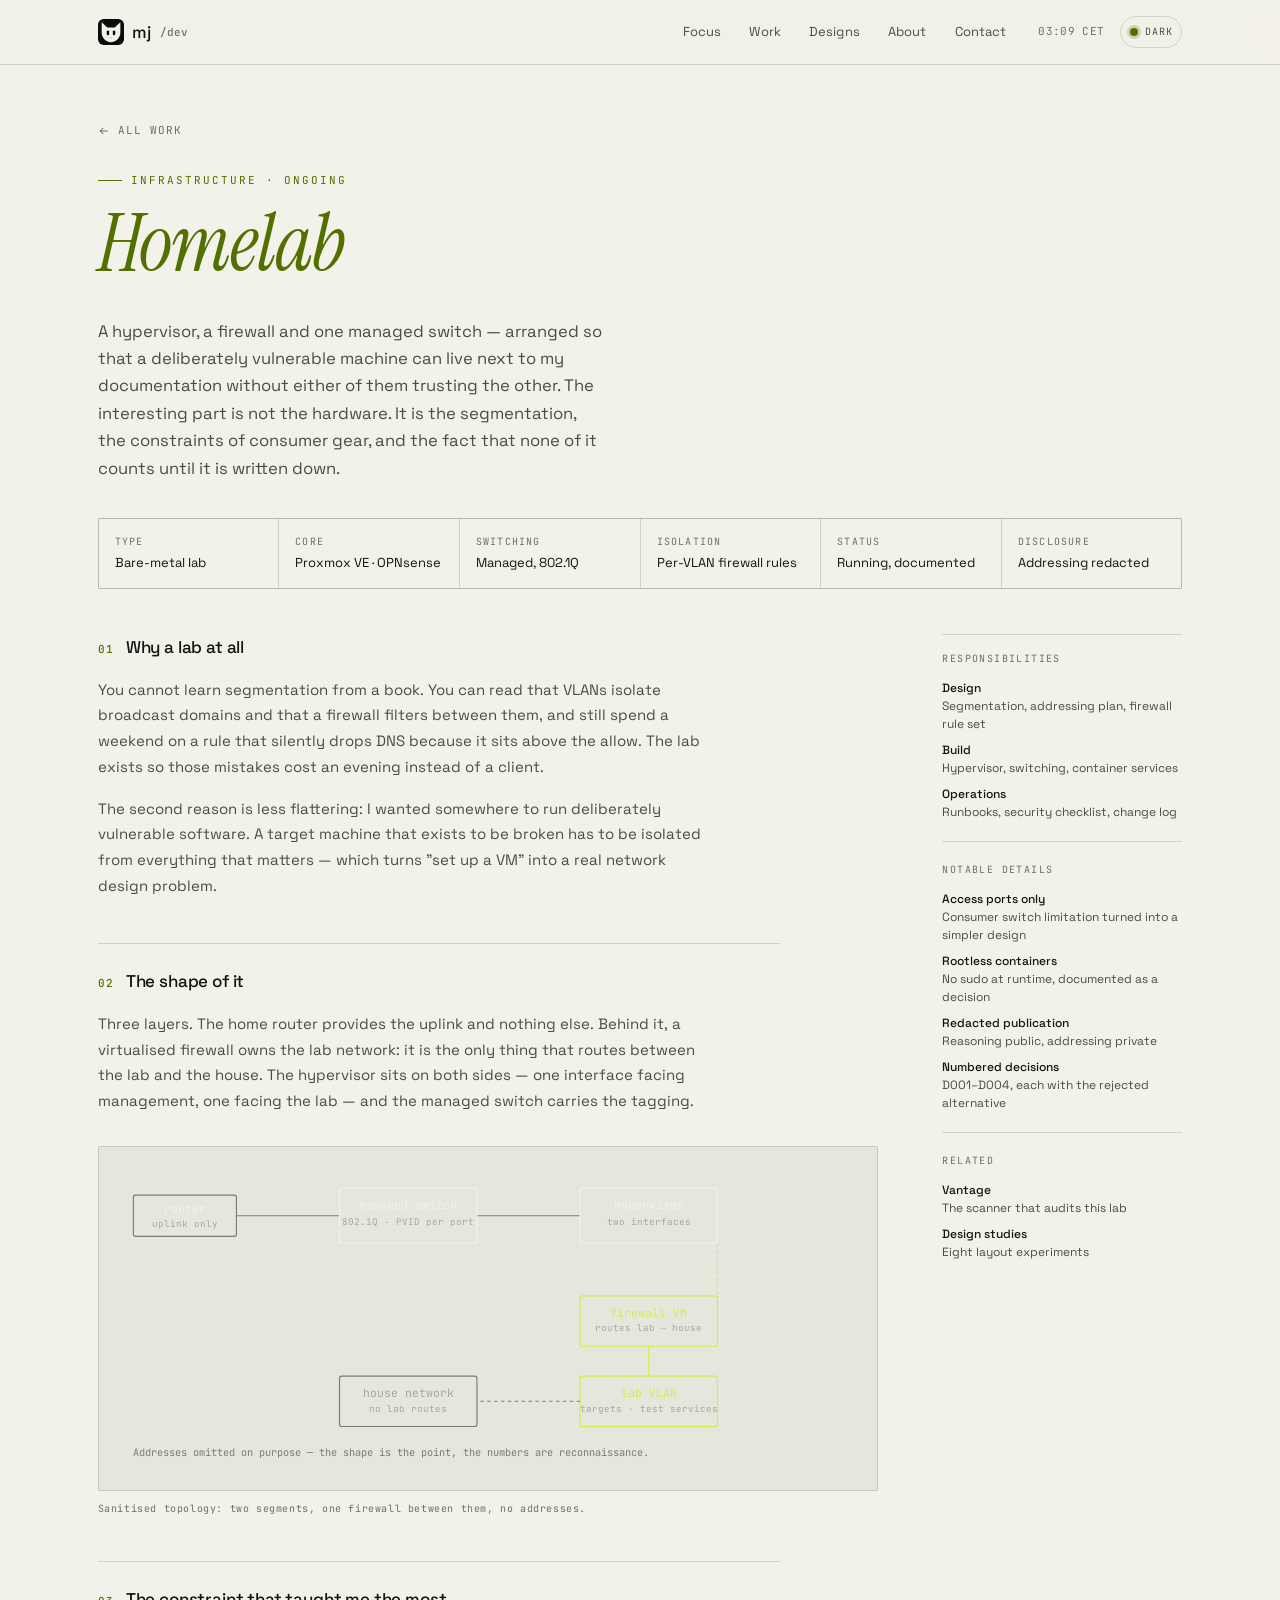
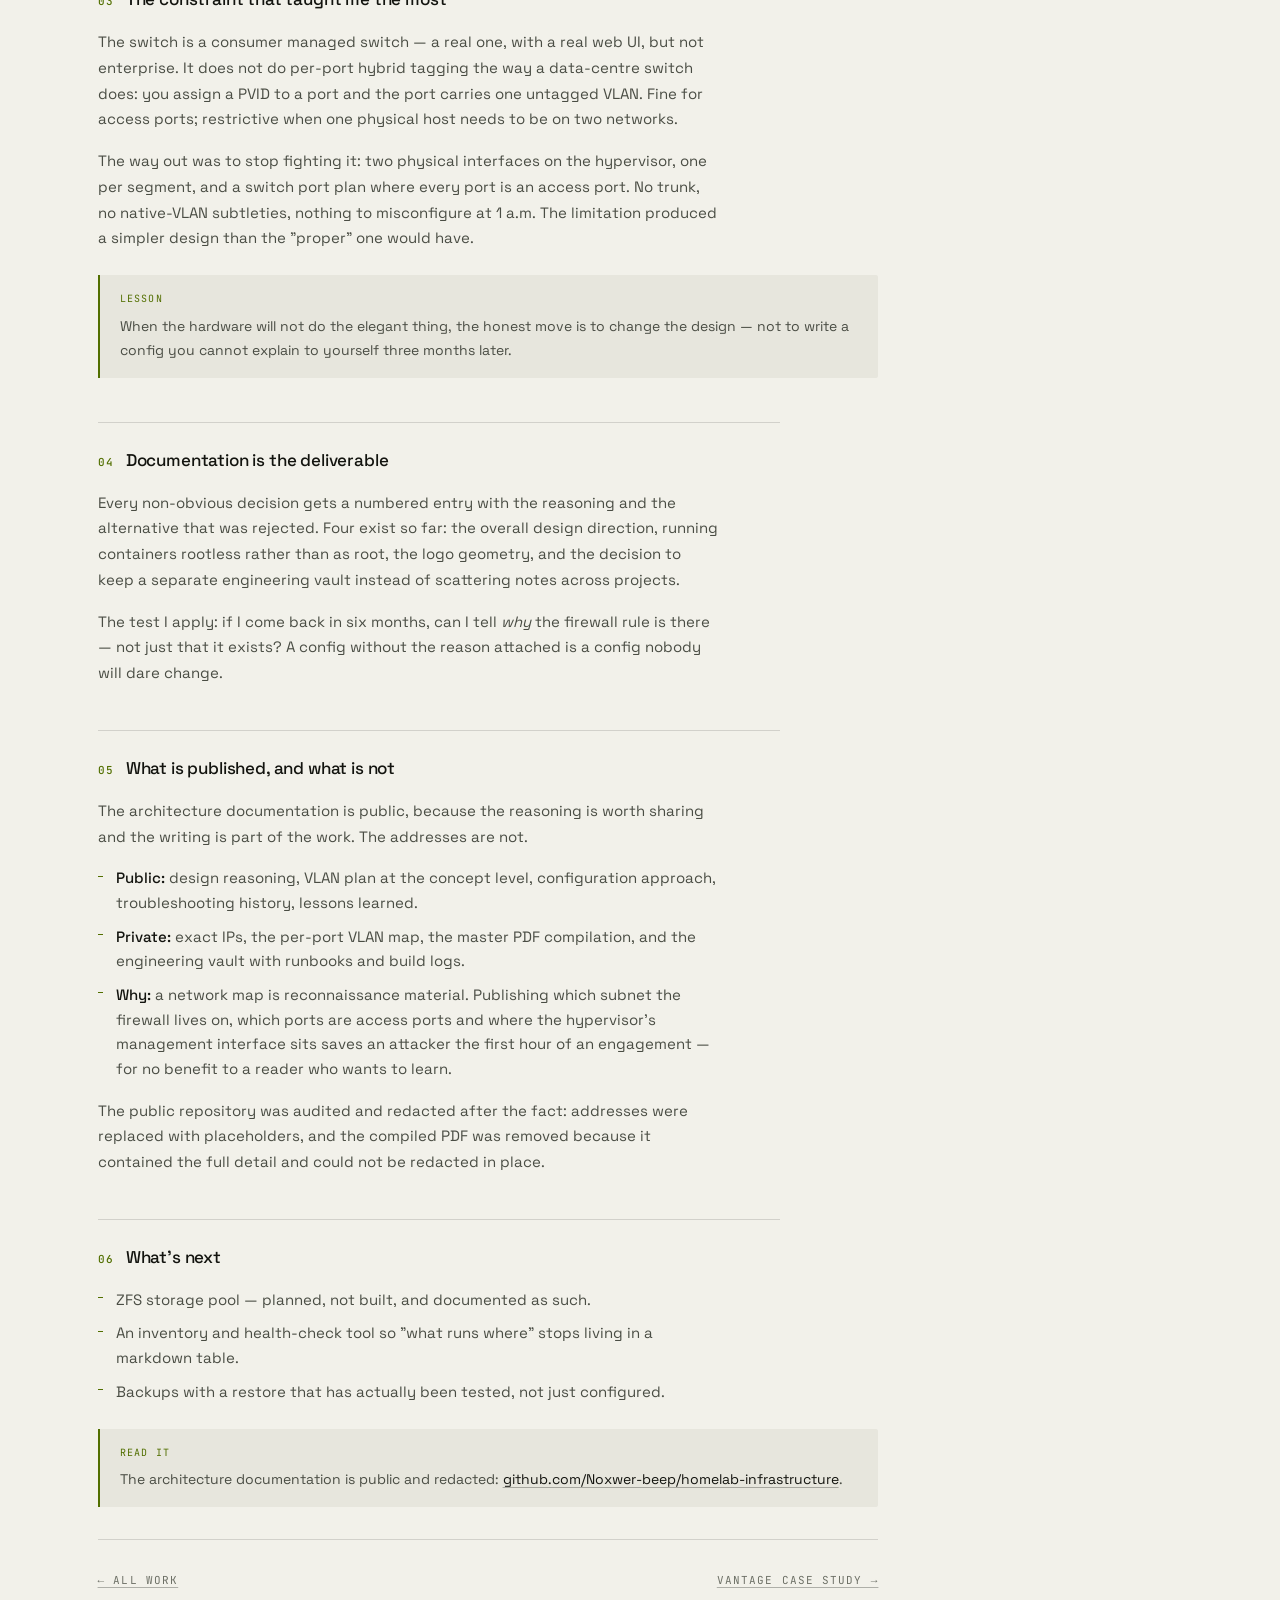
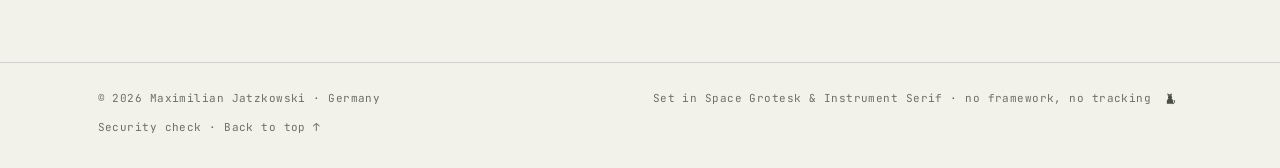
==== homelab.html @ b7dfb8c4 "Add homelab case study and the design gallery - homelab.html: architecture reasoning, the switch con" ====
<!doctype html>
<html lang="en" data-theme="dark">
<head>
<meta charset="utf-8">
<meta name="viewport" content="width=device-width, initial-scale=1">
<title>Homelab — infrastructure you can explain | Maximilian Jatzkowski</title>
<meta name="description" content="A homelab built around a hypervisor, a firewall and a managed switch: VLAN segmentation, the port-map constraints of consumer hardware, and documentation treated as the deliverable.">
<meta name="theme-color" content="#0a0b0c">

<meta property="og:type" content="article">
<meta property="og:title" content="Homelab — infrastructure you can explain">
<meta property="og:description" content="VLAN segmentation on consumer hardware, documented while it is built.">

<link rel="icon" href="assets/favicon.svg" type="image/svg+xml">
<script src="js/head.js"></script>
<link rel="stylesheet" href="css/fonts.css">
<link rel="stylesheet" href="css/styles.css">
<link rel="stylesheet" href="css/project.css">
</head>
<body>
<a class="skip-link" href="#main">Skip to content</a>

<header class="site-head">
  <div class="wrap head-inner">
    <a class="brand" href="index.html" aria-label="Maximilian Jatzkowski — home">
      <svg class="brand-mark" viewBox="0 0 64 64" aria-hidden="true" focusable="false">
        <rect width="64" height="64" rx="14" fill="#0a0b0c"/>
        <path d="M9 8 L23 21 H41 L55 8 V34 C55 46 45 57 32 57 C19 57 9 46 9 34 Z" fill="#f1f2ed" mask="url(#mj-eyes)"/>
        <mask id="mj-eyes" maskUnits="userSpaceOnUse" x="0" y="0" width="64" height="64">
          <rect width="64" height="64" fill="#fff"/>
          <rect x="21.5" y="28" width="6" height="12" rx="3" fill="#000"/>
          <rect x="36.5" y="28" width="6" height="12" rx="3" fill="#000"/>
        </mask>
        <path d="M28.2 44 H35.8 L32 49.4 Z" fill="#c9f24d"/>
      </svg>
      <span class="brand-name">mj</span>
      <span class="brand-tag">/dev</span>
    </a>

    <nav class="nav" aria-label="Primary">
      <a href="index.html#focus">Focus</a>
      <a href="index.html#work">Work</a>
      <a href="index.html#designs">Designs</a>
      <a href="index.html#about">About</a>
      <a href="index.html#contact">Contact</a>
    </nav>

    <div class="head-meta">
      <span class="clock" id="clock" aria-label="Local time in Germany">—:—</span>
      <button class="theme-toggle" id="theme-toggle" type="button" aria-pressed="false" aria-label="Switch to light theme">
        <span class="theme-icon" aria-hidden="true"></span>
        <span class="theme-label">Light</span>
      </button>
    </div>
  </div>
</header>

<main id="main">
  <section class="pj-hero">
    <div class="wrap">
      <a class="crumb" href="index.html#work">
        <svg viewBox="0 0 16 16" aria-hidden="true"><path d="M13 8H3M7 4L3 8l4 4" fill="none" stroke="currentColor" stroke-width="1.4"/></svg>
        All work
      </a>

      <p class="pj-kicker">Infrastructure · ongoing</p>

      <h1 class="display"><em>Homelab</em></h1>

      <p class="lead">
        A hypervisor, a firewall and one managed switch — arranged so that a
        deliberately vulnerable machine can live next to my documentation without
        either of them trusting the other. The interesting part is not the hardware.
        It is the segmentation, the constraints of consumer gear, and the fact that
        none of it counts until it is written down.
      </p>
    </div>
  </section>

  <div class="wrap">
    <dl class="pj-meta">
      <div><dt>Type</dt><dd>Bare-metal lab</dd></div>
      <div><dt>Core</dt><dd>Proxmox VE · OPNsense</dd></div>
      <div><dt>Switching</dt><dd>Managed, 802.1Q</dd></div>
      <div><dt>Isolation</dt><dd>Per-VLAN firewall rules</dd></div>
      <div><dt>Status</dt><dd>Running, documented</dd></div>
      <div><dt>Disclosure</dt><dd>Addressing redacted</dd></div>
    </dl>

    <div class="pj-layout">
      <article class="prose">

        <h3><span class="num">01</span>Why a lab at all</h3>
        <p>
          You cannot learn segmentation from a book. You can read that VLANs isolate
          broadcast domains and that a firewall filters between them, and still spend
          a weekend on a rule that silently drops DNS because it sits above the
          allow. The lab exists so those mistakes cost an evening instead of a client.
        </p>
        <p>
          The second reason is less flattering: I wanted somewhere to run
          deliberately vulnerable software. A target machine that exists to be broken
          has to be isolated from everything that matters — which turns "set up a VM"
          into a real network design problem.
        </p>

        <h3><span class="num">02</span>The shape of it</h3>
        <p>
          Three layers. The home router provides the uplink and nothing else. Behind
          it, a virtualised firewall owns the lab network: it is the only thing that
          routes between the lab and the house. The hypervisor sits on both sides —
          one interface facing management, one facing the lab — and the managed switch
          carries the tagging.
        </p>

        <figure class="figure">
          <svg viewBox="0 0 680 300" role="img" aria-labelledby="topo-title topo-desc" style="width:100%;height:auto;border:1px solid var(--line);border-radius:2px;background:var(--surface)">
            <title id="topo-title">Homelab topology</title>
            <desc id="topo-desc">A router connects to a managed switch. The switch carries a management segment and an isolated lab segment. A hypervisor has one interface on each; the firewall VM separates the lab from the house network.</desc>
            <g font-family="'JetBrains Mono', monospace" font-size="10" fill="#a2a8a4">
              <!-- links -->
              <line x1="120" y1="60" x2="210" y2="60" stroke="#767c78" stroke-width="1"/>
              <line x1="330" y1="60" x2="420" y2="60" stroke="#767c78" stroke-width="1"/>
              <line x1="540" y1="60" x2="540" y2="130" stroke="#c9f24d" stroke-width="1" stroke-dasharray="3 3"/>

              <!-- router -->
              <rect x="30" y="42" width="90" height="36" rx="2" fill="none" stroke="#767c78"/>
              <text x="75" y="58" text-anchor="middle" fill="#f1f2ed">router</text>
              <text x="75" y="70" text-anchor="middle" font-size="8">uplink only</text>

              <!-- switch -->
              <rect x="210" y="36" width="120" height="48" rx="2" fill="none" stroke="#f1f2ed"/>
              <text x="270" y="54" text-anchor="middle" fill="#f1f2ed">managed switch</text>
              <text x="270" y="68" text-anchor="middle" font-size="8">802.1Q · PVID per port</text>

              <!-- hypervisor -->
              <rect x="420" y="36" width="120" height="48" rx="2" fill="none" stroke="#f1f2ed"/>
              <text x="480" y="54" text-anchor="middle" fill="#f1f2ed">hypervisor</text>
              <text x="480" y="68" text-anchor="middle" font-size="8">two interfaces</text>

              <!-- segments -->
              <rect x="420" y="130" width="120" height="44" rx="2" fill="none" stroke="#c9f24d"/>
              <text x="480" y="148" text-anchor="middle" fill="#c9f24d">firewall VM</text>
              <text x="480" y="161" text-anchor="middle" font-size="8">routes lab ↔ house</text>

              <rect x="420" y="200" width="120" height="44" rx="2" fill="none" stroke="#c9f24d"/>
              <text x="480" y="218" text-anchor="middle" fill="#c9f24d">lab VLAN</text>
              <text x="480" y="231" text-anchor="middle" font-size="8">targets · test services</text>

              <line x1="480" y1="174" x2="480" y2="200" stroke="#c9f24d" stroke-width="1"/>

              <!-- house -->
              <rect x="210" y="200" width="120" height="44" rx="2" fill="none" stroke="#767c78"/>
              <text x="270" y="218" text-anchor="middle" fill="#a2a8a4">house network</text>
              <text x="270" y="231" text-anchor="middle" font-size="8">no lab routes</text>
              <line x1="420" y1="222" x2="330" y2="222" stroke="#767c78" stroke-width="1" stroke-dasharray="3 3"/>

              <text x="30" y="270" font-size="9" fill="#767c78">Addresses omitted on purpose — the shape is the point, the numbers are reconnaissance.</text>
            </g>
          </svg>
          <figcaption>Sanitised topology: two segments, one firewall between them, no addresses.</figcaption>
        </figure>

        <h3><span class="num">03</span>The constraint that taught me the most</h3>
        <p>
          The switch is a consumer managed switch — a real one, with a real web UI, but
          not enterprise. It does not do per-port hybrid tagging the way a data-centre
          switch does: you assign a PVID to a port and the port carries one untagged
          VLAN. Fine for access ports; restrictive when one physical host needs to be
          on two networks.
        </p>
        <p>
          The way out was to stop fighting it: two physical interfaces on the hypervisor,
          one per segment, and a switch port plan where every port is an access port.
          No trunk, no native-VLAN subtleties, nothing to misconfigure at 1 a.m. The
          limitation produced a simpler design than the "proper" one would have.
        </p>

        <div class="callout">
          <span class="tag">Lesson</span>
          <p>
            When the hardware will not do the elegant thing, the honest move is to
            change the design — not to write a config you cannot explain to yourself
            three months later.
          </p>
        </div>

        <h3><span class="num">04</span>Documentation is the deliverable</h3>
        <p>
          Every non-obvious decision gets a numbered entry with the reasoning and the
          alternative that was rejected. Four exist so far: the overall design
          direction, running containers rootless rather than as root, the logo
          geometry, and the decision to keep a separate engineering vault instead of
          scattering notes across projects.
        </p>
        <p>
          The test I apply: if I come back in six months, can I tell <em>why</em> the
          firewall rule is there — not just that it exists? A config without the reason
          attached is a config nobody will dare change.
        </p>

        <h3><span class="num">05</span>What is published, and what is not</h3>
        <p>
          The architecture documentation is public, because the reasoning is worth
          sharing and the writing is part of the work. The addresses are not.
        </p>
        <ul>
          <li><strong>Public:</strong> design reasoning, VLAN plan at the concept level,
            configuration approach, troubleshooting history, lessons learned.</li>
          <li><strong>Private:</strong> exact IPs, the per-port VLAN map, the master PDF
            compilation, and the engineering vault with runbooks and build logs.</li>
          <li><strong>Why:</strong> a network map is reconnaissance material. Publishing
            which subnet the firewall lives on, which ports are access ports and where
            the hypervisor's management interface sits saves an attacker the first hour
            of an engagement — for no benefit to a reader who wants to learn.</li>
        </ul>
        <p>
          The public repository was audited and redacted after the fact: addresses were
          replaced with placeholders, and the compiled PDF was removed because it
          contained the full detail and could not be redacted in place.
        </p>

        <h3><span class="num">06</span>What's next</h3>
        <ul>
          <li>ZFS storage pool — planned, not built, and documented as such.</li>
          <li>An inventory and health-check tool so "what runs where" stops living in
            a markdown table.</li>
          <li>Backups with a restore that has actually been tested, not just configured.</li>
        </ul>

        <div class="callout">
          <span class="tag">Read it</span>
          <p>
            The architecture documentation is public and redacted:
            <a href="https://github.com/Noxwer-beep/homelab-infrastructure" rel="noopener">github.com/Noxwer-beep/homelab-infrastructure</a>.
          </p>
        </div>

        <nav class="pj-nav" aria-label="Project navigation">
          <a href="index.html#work">← All work</a>
          <a class="next" href="vantage.html">Vantage case study →</a>
        </nav>
      </article>

      <aside class="pj-aside" aria-label="Project facts">
        <h4>Responsibilities</h4>
        <ul>
          <li><b>Design</b>Segmentation, addressing plan, firewall rule set</li>
          <li><b>Build</b>Hypervisor, switching, container services</li>
          <li><b>Operations</b>Runbooks, security checklist, change log</li>
        </ul>

        <div class="sep"></div>

        <h4>Notable details</h4>
        <ul>
          <li><b>Access ports only</b>Consumer switch limitation turned into a simpler design</li>
          <li><b>Rootless containers</b>No sudo at runtime, documented as a decision</li>
          <li><b>Redacted publication</b>Reasoning public, addressing private</li>
          <li><b>Numbered decisions</b>D001–D004, each with the rejected alternative</li>
        </ul>

        <div class="sep"></div>

        <h4>Related</h4>
        <ul>
          <li><b>Vantage</b>The scanner that audits this lab</li>
          <li><b>Design studies</b>Eight layout experiments</li>
        </ul>
      </aside>
    </div>
  </div>
</main>

<footer class="site-foot">
  <div class="wrap foot-inner">
    <p class="mono">© <span id="year">2026</span> Maximilian Jatzkowski · Germany</p>
    <p class="mono colophon">
      Set in Space Grotesk &amp; Instrument Serif · no framework, no tracking
      <button class="cat-glyph" id="cat-glyph" type="button" aria-label="Release the cat" title="Press c">
        <svg viewBox="0 0 64 64" aria-hidden="true">
          <path d="M20 17 18 4l11 7h2l11-7-2 13" fill="currentColor"/>
          <circle cx="32" cy="26" r="11" fill="currentColor"/>
          <path d="M20 34c-6 8-6 20-4 26h32c2-6 2-18-4-26z" fill="currentColor"/>
          <path d="M48 60c9-2 11-12 7-18" fill="none" stroke="currentColor" stroke-width="5" stroke-linecap="round"/>
        </svg>
      </button>
    </p>
    <p class="mono"><a href="security.html">Security check</a> · <a href="#main">Back to top ↑</a></p>
  </div>
</footer>

<div class="cat-runner" id="cat-runner" aria-hidden="true">
  <svg viewBox="0 0 84 58">
    <g fill="currentColor">
      <path d="M16 36c0-6 5-10 12-10h24c7 0 12 4 12 10v4H16z"/>
      <circle cx="64" cy="26" r="9"/>
      <path d="M57 19l-2-10 9 6z"/>
      <path d="M69 18l7-8 1 10z"/>
    </g>
    <g stroke="currentColor" stroke-width="4" stroke-linecap="round" fill="none">
      <path d="M25 40v11"/><path d="M33 40v11"/><path d="M56 40v11"/><path d="M63 40v11"/>
      <path d="M17 31c-7-2-9-9-6-15"/>
    </g>
  </svg>
</div>

<script src="js/main.js" defer></script>
</body>
</html>
---- css/fonts.css ----
/* Self-hosted fonts — generated, do not edit by hand.
   No third-party requests: the CSP can stay at font-src 'self'. */

@font-face {
  font-family: "Instrument Serif";
  font-style: italic;
  font-weight: 400;
  src: url("fonts/instrument-serif-400-italic-latin-ext.woff2") format("woff2");
  font-display: swap;
  unicode-range: U+0100-02BA, U+02BD-02C5, U+02C7-02CC, U+02CE-02D7, U+02DD-02FF, U+0304, U+0308, U+0329, U+1D00-1DBF, U+1E00-1E9F, U+1EF2-1EFF, U+2020, U+20A0-20AB, U+20AD-20C4, U+2113, U+2C60-2C7F, U+A720-A7FF;
}

@font-face {
  font-family: "Instrument Serif";
  font-style: italic;
  font-weight: 400;
  src: url("fonts/instrument-serif-400-italic-latin.woff2") format("woff2");
  font-display: swap;
  unicode-range: U+0000-00FF, U+0131, U+0152-0153, U+02BB-02BC, U+02C6, U+02DA, U+02DC, U+0304, U+0308, U+0329, U+2000-206F, U+20AC, U+2122, U+2191, U+2193, U+2212, U+2215, U+FEFF, U+FFFD;
}

@font-face {
  font-family: "Instrument Serif";
  font-style: normal;
  font-weight: 400;
  src: url("fonts/instrument-serif-400-normal-latin-ext.woff2") format("woff2");
  font-display: swap;
  unicode-range: U+0100-02BA, U+02BD-02C5, U+02C7-02CC, U+02CE-02D7, U+02DD-02FF, U+0304, U+0308, U+0329, U+1D00-1DBF, U+1E00-1E9F, U+1EF2-1EFF, U+2020, U+20A0-20AB, U+20AD-20C4, U+2113, U+2C60-2C7F, U+A720-A7FF;
}

@font-face {
  font-family: "Instrument Serif";
  font-style: normal;
  font-weight: 400;
  src: url("fonts/instrument-serif-400-normal-latin.woff2") format("woff2");
  font-display: swap;
  unicode-range: U+0000-00FF, U+0131, U+0152-0153, U+02BB-02BC, U+02C6, U+02DA, U+02DC, U+0304, U+0308, U+0329, U+2000-206F, U+20AC, U+2122, U+2191, U+2193, U+2212, U+2215, U+FEFF, U+FFFD;
}

@font-face {
  font-family: "JetBrains Mono";
  font-style: normal;
  font-weight: 400;
  src: url("fonts/jetbrains-mono-400-normal-latin-ext.woff2") format("woff2");
  font-display: swap;
  unicode-range: U+0100-02BA, U+02BD-02C5, U+02C7-02CC, U+02CE-02D7, U+02DD-02FF, U+0304, U+0308, U+0329, U+1D00-1DBF, U+1E00-1E9F, U+1EF2-1EFF, U+2020, U+20A0-20AB, U+20AD-20C4, U+2113, U+2C60-2C7F, U+A720-A7FF;
}

@font-face {
  font-family: "JetBrains Mono";
  font-style: normal;
  font-weight: 400;
  src: url("fonts/jetbrains-mono-400-normal-latin.woff2") format("woff2");
  font-display: swap;
  unicode-range: U+0000-00FF, U+0131, U+0152-0153, U+02BB-02BC, U+02C6, U+02DA, U+02DC, U+0304, U+0308, U+0329, U+2000-206F, U+20AC, U+2122, U+2191, U+2193, U+2212, U+2215, U+FEFF, U+FFFD;
}

@font-face {
  font-family: "JetBrains Mono";
  font-style: normal;
  font-weight: 500;
  src: url("fonts/jetbrains-mono-500-normal-latin-ext.woff2") format("woff2");
  font-display: swap;
  unicode-range: U+0100-02BA, U+02BD-02C5, U+02C7-02CC, U+02CE-02D7, U+02DD-02FF, U+0304, U+0308, U+0329, U+1D00-1DBF, U+1E00-1E9F, U+1EF2-1EFF, U+2020, U+20A0-20AB, U+20AD-20C4, U+2113, U+2C60-2C7F, U+A720-A7FF;
}

@font-face {
  font-family: "JetBrains Mono";
  font-style: normal;
  font-weight: 500;
  src: url("fonts/jetbrains-mono-500-normal-latin.woff2") format("woff2");
  font-display: swap;
  unicode-range: U+0000-00FF, U+0131, U+0152-0153, U+02BB-02BC, U+02C6, U+02DA, U+02DC, U+0304, U+0308, U+0329, U+2000-206F, U+20AC, U+2122, U+2191, U+2193, U+2212, U+2215, U+FEFF, U+FFFD;
}

@font-face {
  font-family: "Space Grotesk";
  font-style: normal;
  font-weight: 400;
  src: url("fonts/space-grotesk-400-normal-latin-ext.woff2") format("woff2");
  font-display: swap;
  unicode-range: U+0100-02BA, U+02BD-02C5, U+02C7-02CC, U+02CE-02D7, U+02DD-02FF, U+0304, U+0308, U+0329, U+1D00-1DBF, U+1E00-1E9F, U+1EF2-1EFF, U+2020, U+20A0-20AB, U+20AD-20C4, U+2113, U+2C60-2C7F, U+A720-A7FF;
}

@font-face {
  font-family: "Space Grotesk";
  font-style: normal;
  font-weight: 400;
  src: url("fonts/space-grotesk-400-normal-latin.woff2") format("woff2");
  font-display: swap;
  unicode-range: U+0000-00FF, U+0131, U+0152-0153, U+02BB-02BC, U+02C6, U+02DA, U+02DC, U+0304, U+0308, U+0329, U+2000-206F, U+20AC, U+2122, U+2191, U+2193, U+2212, U+2215, U+FEFF, U+FFFD;
}

@font-face {
  font-family: "Space Grotesk";
  font-style: normal;
  font-weight: 500;
  src: url("fonts/space-grotesk-500-normal-latin-ext.woff2") format("woff2");
  font-display: swap;
  unicode-range: U+0100-02BA, U+02BD-02C5, U+02C7-02CC, U+02CE-02D7, U+02DD-02FF, U+0304, U+0308, U+0329, U+1D00-1DBF, U+1E00-1E9F, U+1EF2-1EFF, U+2020, U+20A0-20AB, U+20AD-20C4, U+2113, U+2C60-2C7F, U+A720-A7FF;
}

@font-face {
  font-family: "Space Grotesk";
  font-style: normal;
  font-weight: 500;
  src: url("fonts/space-grotesk-500-normal-latin.woff2") format("woff2");
  font-display: swap;
  unicode-range: U+0000-00FF, U+0131, U+0152-0153, U+02BB-02BC, U+02C6, U+02DA, U+02DC, U+0304, U+0308, U+0329, U+2000-206F, U+20AC, U+2122, U+2191, U+2193, U+2212, U+2215, U+FEFF, U+FFFD;
}

@font-face {
  font-family: "Space Grotesk";
  font-style: normal;
  font-weight: 600;
  src: url("fonts/space-grotesk-600-normal-latin-ext.woff2") format("woff2");
  font-display: swap;
  unicode-range: U+0100-02BA, U+02BD-02C5, U+02C7-02CC, U+02CE-02D7, U+02DD-02FF, U+0304, U+0308, U+0329, U+1D00-1DBF, U+1E00-1E9F, U+1EF2-1EFF, U+2020, U+20A0-20AB, U+20AD-20C4, U+2113, U+2C60-2C7F, U+A720-A7FF;
}

@font-face {
  font-family: "Space Grotesk";
  font-style: normal;
  font-weight: 600;
  src: url("fonts/space-grotesk-600-normal-latin.woff2") format("woff2");
  font-display: swap;
  unicode-range: U+0000-00FF, U+0131, U+0152-0153, U+02BB-02BC, U+02C6, U+02DA, U+02DC, U+0304, U+0308, U+0329, U+2000-206F, U+20AC, U+2122, U+2191, U+2193, U+2212, U+2215, U+FEFF, U+FFFD;
}
---- css/styles.css ----
/* ============================================================
   Nox — portfolio
   Dark-first, one accent. Edit tokens here, content in index.html.
   ============================================================ */

/* ---------- tokens ---------- */
:root {
  --bg: #0a0b0c;
  --bg-soft: #0e1012;
  --surface: #111315;
  --ink: #f1f2ed;
  --ink-dim: #a2a8a4;
  --muted: #767c78;
  --line: rgba(241, 242, 237, 0.11);
  --line-strong: rgba(241, 242, 237, 0.22);
  --accent: #c9f24d;
  --accent-ink: #0a0b0c;

  --font-sans: "Space Grotesk", "Helvetica Neue", Arial, sans-serif;
  --font-mono: "JetBrains Mono", ui-monospace, SFMono-Regular, Menlo, monospace;
  --font-serif: "Instrument Serif", Georgia, serif;

  --pad: clamp(1.25rem, 4.5vw, 4rem);
  --max: 1200px;

  --ease: cubic-bezier(0.2, 0.7, 0.2, 1);
  --dur: 0.45s;
}

[data-theme="light"] {
  --bg: #f2f1ea;
  --bg-soft: #eae9e1;
  --surface: #e7e6dd;
  --ink: #13140f;
  --ink-dim: #4a4d44;
  --muted: #6d7066;
  --line: rgba(19, 20, 15, 0.14);
  --line-strong: rgba(19, 20, 15, 0.3);
  --accent: #526f00;
  --accent-ink: #f2f1ea;
}

/* ---------- reset ---------- */
*, *::before, *::after { box-sizing: border-box; }
html { scroll-behavior: smooth; }
body {
  margin: 0;
  background: var(--bg);
  color: var(--ink);
  font-family: var(--font-sans);
  font-size: 16px;
  line-height: 1.6;
  -webkit-font-smoothing: antialiased;
  text-rendering: optimizeLegibility;
  overflow-x: hidden;
}
h1, h2, h3, p, dl, dd, dt, ul { margin: 0; }
ul { padding: 0; list-style: none; }
a { color: inherit; text-decoration: none; }
img, svg { display: block; max-width: 100%; }
button { font: inherit; color: inherit; background: none; border: 0; cursor: pointer; }

::selection { background: var(--accent); color: var(--accent-ink); }

:focus-visible {
  outline: 2px solid var(--accent);
  outline-offset: 3px;
  border-radius: 2px;
}

.wrap {
  width: 100%;
  max-width: var(--max);
  margin-inline: auto;
  padding-inline: var(--pad);
}

section[id], main[id] { scroll-margin-top: 5rem; }

.mono {
  font-family: var(--font-mono);
  font-size: 0.6875rem;
  letter-spacing: 0.04em;
  color: var(--muted);
}

.skip-link {
  position: fixed;
  top: 0.75rem;
  left: 0.75rem;
  z-index: 100;
  padding: 0.6rem 1rem;
  background: var(--accent);
  color: var(--accent-ink);
  font-family: var(--font-mono);
  font-size: 0.75rem;
  transform: translateY(-150%);
  transition: transform 0.2s var(--ease);
}
.skip-link:focus { transform: none; }

/* ---------- header ---------- */
.site-head {
  position: sticky;
  top: 0;
  z-index: 50;
  background: color-mix(in srgb, var(--bg) 92%, transparent);
  border-bottom: 1px solid var(--line);
  backdrop-filter: saturate(140%) blur(8px);
}
.head-inner {
  display: flex;
  align-items: center;
  gap: 2rem;
  height: 64px;
}
.brand {
  display: inline-flex;
  align-items: center;
  gap: 0.55rem;
  font-weight: 500;
  letter-spacing: -0.02em;
  font-size: 1.0625rem;
  margin-right: auto;
}
.brand-mark {
  width: 26px;
  height: 26px;
  flex: none;
  transition: transform var(--dur) var(--ease);
}
.brand:hover .brand-mark { transform: rotate(-5deg) scale(1.06); }
.brand-name { line-height: 1; }
.brand-tag {
  font-family: var(--font-mono);
  font-size: 0.6875rem;
  color: var(--muted);
  letter-spacing: 0;
  line-height: 1;
}
.nav { display: flex; gap: 1.75rem; }
.nav a {
  position: relative;
  font-size: 0.8125rem;
  color: var(--ink-dim);
  letter-spacing: 0.01em;
  padding-block: 0.35rem;
  transition: color var(--dur) var(--ease);
}
.nav a::after {
  content: "";
  position: absolute;
  left: 0; right: 0; bottom: 0;
  height: 1px;
  background: var(--accent);
  transform: scaleX(0);
  transform-origin: left;
  transition: transform var(--dur) var(--ease);
}
.nav a:hover { color: var(--ink); }
.nav a:hover::after { transform: scaleX(1); }

.head-meta { display: flex; align-items: center; gap: 1rem; }
.clock {
  font-family: var(--font-mono);
  font-size: 0.6875rem;
  color: var(--muted);
  letter-spacing: 0.03em;
  font-variant-numeric: tabular-nums;
}
.theme-toggle {
  display: inline-flex;
  align-items: center;
  gap: 0.45rem;
  min-height: 32px;
  padding: 0.25rem 0.55rem;
  border: 1px solid var(--line);
  border-radius: 999px;
  font-family: var(--font-mono);
  font-size: 0.625rem;
  letter-spacing: 0.08em;
  text-transform: uppercase;
  color: var(--ink-dim);
  transition: border-color var(--dur) var(--ease), color var(--dur) var(--ease);
}
.theme-toggle:hover { border-color: var(--line-strong); color: var(--ink); }
.theme-icon {
  width: 8px; height: 8px;
  border-radius: 50%;
  background: var(--ink-dim);
  transition: background var(--dur) var(--ease), box-shadow var(--dur) var(--ease);
}
.theme-toggle[aria-pressed="true"] .theme-icon {
  background: var(--accent);
  box-shadow: 0 0 0 3px color-mix(in srgb, var(--accent) 22%, transparent);
}

/* ---------- hero ---------- */
.hero { padding-top: clamp(3rem, 8vh, 6rem); }
.hero-grid {
  display: grid;
  grid-template-columns: minmax(0, 1.5fr) minmax(260px, 0.72fr);
  gap: clamp(2rem, 6vw, 5rem);
  align-items: end;
  padding-bottom: clamp(2.5rem, 6vh, 4.5rem);
}
.eyebrow {
  display: inline-flex;
  align-items: center;
  gap: 0.6rem;
  font-family: var(--font-mono);
  font-size: 0.6875rem;
  letter-spacing: 0.16em;
  text-transform: uppercase;
  color: var(--muted);
  margin-bottom: clamp(1.25rem, 3vw, 2rem);
}
.tick {
  width: 22px; height: 1px;
  background: var(--accent);
  display: inline-block;
}

.display {
  font-size: clamp(2.75rem, 8.6vw, 6.75rem);
  line-height: 0.94;
  letter-spacing: -0.045em;
  font-weight: 500;
  text-wrap: balance;
}
.display em {
  font-family: var(--font-serif);
  font-style: italic;
  font-weight: 400;
  letter-spacing: -0.015em;
  color: var(--accent);
}

.lead {
  max-width: 46ch;
  margin-top: clamp(1.5rem, 3vw, 2.25rem);
  font-size: clamp(0.9375rem, 1.3vw, 1.0625rem);
  line-height: 1.65;
  color: var(--ink-dim);
}
.lead .name { color: var(--ink); }

.hero-actions {
  display: flex;
  flex-wrap: wrap;
  gap: 0.75rem;
  margin-top: clamp(1.75rem, 3.5vw, 2.5rem);
}
.btn {
  display: inline-flex;
  align-items: center;
  gap: 0.55rem;
  min-height: 44px;
  padding: 0.7rem 1.15rem;
  font-size: 0.8125rem;
  letter-spacing: 0.01em;
  border: 1px solid transparent;
  transition: background var(--dur) var(--ease), color var(--dur) var(--ease),
              border-color var(--dur) var(--ease), transform var(--dur) var(--ease);
}
.btn svg { width: 14px; height: 14px; transition: transform var(--dur) var(--ease); }
.btn-primary { background: var(--ink); color: var(--bg); }
.btn-primary:hover { background: var(--accent); color: var(--accent-ink); }
.btn-primary:hover svg { transform: translate(2px, -2px); }
.btn-ghost { border-color: var(--line); color: var(--ink-dim); }
.btn-ghost:hover { border-color: var(--line-strong); color: var(--ink); }

/* spec sheet */
.spec dl { border-top: 1px solid var(--line); }
.spec-row {
  display: grid;
  grid-template-columns: 5.25rem 1fr;
  gap: 1rem;
  padding: 0.65rem 0;
  border-bottom: 1px solid var(--line);
  align-items: baseline;
}
.spec dt {
  font-family: var(--font-mono);
  font-size: 0.625rem;
  letter-spacing: 0.14em;
  text-transform: uppercase;
  color: var(--muted);
}
.spec dd { font-size: 0.8125rem; color: var(--ink); letter-spacing: 0.01em; }
.spec .dim { color: var(--muted); }
.status { display: flex; align-items: center; gap: 0.45rem; }
.pulse {
  width: 6px; height: 6px;
  border-radius: 50%;
  background: var(--accent);
  box-shadow: 0 0 0 0 color-mix(in srgb, var(--accent) 60%, transparent);
  animation: pulse 2.8s var(--ease) infinite;
}
@keyframes pulse {
  0%   { box-shadow: 0 0 0 0 color-mix(in srgb, var(--accent) 45%, transparent); }
  70%  { box-shadow: 0 0 0 7px color-mix(in srgb, var(--accent) 0%, transparent); }
  100% { box-shadow: 0 0 0 0 color-mix(in srgb, var(--accent) 0%, transparent); }
}

/* hairline tick ruler */
.ticks {
  height: 9px;
  border-top: 1px solid var(--line);
  background-image: repeating-linear-gradient(
    to right,
    var(--line) 0 1px,
    transparent 1px 48px
  );
  background-position: 0 100%;
  background-size: 100% 5px;
  background-repeat: no-repeat;
}

/* ---------- sections ---------- */
.section {
  padding-block: clamp(3.5rem, 9vh, 7rem);
  border-bottom: 1px solid var(--line);
}
.section-head {
  display: grid;
  grid-template-columns: minmax(0, 1fr);
  gap: 0.75rem;
  margin-bottom: clamp(2rem, 5vw, 3.5rem);
}
.index {
  font-family: var(--font-mono);
  font-size: 0.6875rem;
  letter-spacing: 0.14em;
  text-transform: uppercase;
  color: var(--muted);
  display: flex;
  align-items: center;
  gap: 0.75rem;
}
.index span { color: var(--accent); }
.h2 {
  font-size: clamp(1.5rem, 3vw, 2.125rem);
  line-height: 1.15;
  letter-spacing: -0.03em;
  font-weight: 500;
  max-width: 22ch;
  text-wrap: balance;
}
.section-note {
  font-family: var(--font-mono);
  font-size: 0.6875rem;
  color: var(--muted);
  letter-spacing: 0.02em;
}

/* ---------- focus rows ---------- */
.rows { border-top: 1px solid var(--line); }
.row {
  display: grid;
  grid-template-columns: 4rem minmax(0, 0.85fr) minmax(0, 1.6fr) 3rem;
  gap: clamp(0.75rem, 2vw, 2rem);
  align-items: start;
  padding: clamp(1.5rem, 3vw, 2.25rem) clamp(0rem, 1vw, 1rem);
  border-bottom: 1px solid var(--line);
  position: relative;
  transition: background var(--dur) var(--ease);
}
.row::before {
  content: "";
  position: absolute;
  left: 0; top: -1px;
  height: 1px; width: 0;
  background: var(--accent);
  transition: width var(--dur) var(--ease);
}
.row:hover { background: color-mix(in srgb, var(--surface) 70%, transparent); }
.row:hover::before { width: 100%; }
.row-num {
  font-family: var(--font-mono);
  font-size: 0.6875rem;
  color: var(--muted);
  letter-spacing: 0.06em;
  padding-top: 0.45rem;
}
.row-title {
  font-size: clamp(1.25rem, 2.2vw, 1.625rem);
  font-weight: 500;
  letter-spacing: -0.025em;
  line-height: 1.2;
}
.row-body p {
  font-size: 0.875rem;
  line-height: 1.65;
  color: var(--ink-dim);
  max-width: 52ch;
}
.tags {
  display: flex;
  flex-wrap: wrap;
  gap: 0.35rem;
  margin-top: 0.9rem;
}
.tags li {
  font-family: var(--font-mono);
  font-size: 0.625rem;
  letter-spacing: 0.04em;
  color: var(--muted);
  border: 1px solid var(--line);
  border-radius: 999px;
  padding: 0.15rem 0.55rem;
}
.row-mark {
  justify-self: end;
  width: 22px; height: 22px;
  color: var(--muted);
  opacity: 0;
  transform: translate(-4px, 4px);
  transition: opacity var(--dur) var(--ease), transform var(--dur) var(--ease), color var(--dur) var(--ease);
}
.row:hover .row-mark { opacity: 1; transform: none; color: var(--accent); }

/* ---------- work ---------- */
/* ---------- designs ---------- */
.design-grid {
  display: grid;
  grid-template-columns: repeat(4, minmax(0, 1fr));
  gap: clamp(0.75rem, 1.6vw, 1.35rem);
  border-top: 1px solid var(--line);
  padding-top: clamp(1rem, 2vw, 1.5rem);
}
@media (max-width: 1100px) { .design-grid { grid-template-columns: repeat(3, minmax(0, 1fr)); } }
@media (max-width: 820px) { .design-grid { grid-template-columns: repeat(2, minmax(0, 1fr)); } }
@media (max-width: 520px) { .design-grid { grid-template-columns: minmax(0, 1fr); } }

.design {
  display: grid;
  gap: 0.45rem;
  align-content: start;
  text-decoration: none;
  color: inherit;
}
.design img {
  width: 100%;
  height: auto;
  aspect-ratio: 16 / 10;
  object-fit: cover;
  border: 1px solid var(--line);
  border-radius: 2px;
  background: var(--surface);
  transition: border-color var(--dur) var(--ease), transform var(--dur) var(--ease);
}
.design:hover img,
.design:focus-visible img { border-color: var(--line-strong); transform: translateY(-2px); }
.design-name {
  display: flex;
  align-items: baseline;
  gap: 0.5rem;
  font-size: 0.875rem;
  transition: color var(--dur) var(--ease);
}
.design-num { font-family: var(--font-mono); font-size: 0.625rem; color: var(--muted); }
.design-desc { font-size: 0.75rem; color: var(--muted); line-height: 1.45; }
.design:hover .design-name { color: var(--accent); }
.design-foot { display: flex; gap: 0.6rem; margin-top: 1.75rem; flex-wrap: wrap; }

.work-list { border-top: 1px solid var(--line); }
.work-item {
  display: grid;
  grid-template-columns: 5.5rem minmax(0, 1fr) minmax(0, 1.65fr) minmax(0, 0.85fr);
  gap: clamp(0.75rem, 2vw, 1.75rem);
  align-items: center;
  padding: clamp(1.15rem, 2.2vw, 1.5rem) clamp(0rem, 1vw, 1rem);
  border-bottom: 1px solid var(--line);
  position: relative;
  transition: background var(--dur) var(--ease);
}
.work-item:hover { background: color-mix(in srgb, var(--surface) 70%, transparent); }
.work-year,
.work-stack {
  font-family: var(--font-mono);
  font-size: 0.6875rem;
  letter-spacing: 0.04em;
  color: var(--muted);
}
.work-name {
  font-size: 1.0625rem;
  letter-spacing: -0.015em;
  font-weight: 500;
}
.work-name a {
  color: inherit;
  text-decoration: none;
  transition: color var(--dur) var(--ease);
}
.work-name a::after {
  content: "→";
  display: inline-block;
  margin-left: 0.45rem;
  font-size: 0.85em;
  color: var(--muted);
  transform: translateX(-2px);
  transition: transform var(--dur) var(--ease), color var(--dur) var(--ease);
}
.work-name a:hover { color: var(--accent); }
.work-name a:hover::after { color: var(--accent); transform: translateX(2px); }
.work-desc { font-size: 0.8125rem; color: var(--ink-dim); line-height: 1.55; }
kbd {
  font-family: var(--font-mono);
  font-size: 0.6875rem;
  line-height: 1;
  padding: 0.15rem 0.3rem;
  border: 1px solid var(--line-strong);
  border-bottom-width: 2px;
  border-radius: 3px;
  color: var(--ink);
}

/* ---------- about ---------- */
.about-grid {
  display: grid;
  grid-template-columns: minmax(0, 0.8fr) minmax(0, 1.6fr);
  gap: clamp(2rem, 6vw, 5rem);
  align-items: start;
}
.about-body p { max-width: 58ch; color: var(--ink-dim); font-size: 0.9375rem; line-height: 1.7; }
.about-body p + p { margin-top: 1rem; }
.about-lead {
  font-size: clamp(1.125rem, 1.9vw, 1.375rem) !important;
  line-height: 1.45 !important;
  letter-spacing: -0.015em;
  color: var(--ink) !important;
  margin-bottom: 1.5rem;
}
.facts {
  margin-top: 2.25rem;
  border-top: 1px solid var(--line);
  max-width: 58ch;
}
.facts li {
  display: grid;
  grid-template-columns: 7.5rem 1fr;
  gap: 1rem;
  padding: 0.7rem 0;
  border-bottom: 1px solid var(--line);
  font-size: 0.8125rem;
  color: var(--ink-dim);
}
.facts span {
  font-family: var(--font-mono);
  font-size: 0.625rem;
  letter-spacing: 0.14em;
  text-transform: uppercase;
  color: var(--muted);
  padding-top: 0.15rem;
}

/* ---------- contact ---------- */
.contact { border-bottom: 0; }
.contact-inner { padding-block: clamp(1rem, 4vh, 3rem); }
.contact-title {
  font-size: clamp(2.25rem, 7vw, 5rem);
  line-height: 0.98;
  letter-spacing: -0.045em;
  font-weight: 500;
  margin-top: 1.25rem;
}
.contact-title em {
  font-family: var(--font-serif);
  font-style: italic;
  font-weight: 400;
  letter-spacing: -0.01em;
  color: var(--accent);
}
.mail {
  display: inline-flex;
  flex-direction: column;
  gap: 0.35rem;
  margin-top: clamp(2rem, 5vw, 3rem);
  font-size: clamp(1.125rem, 2.6vw, 1.625rem);
  letter-spacing: -0.02em;
  color: var(--ink);
}
.mail-line {
  height: 1px;
  background: var(--line-strong);
  transform-origin: left;
  transition: transform var(--dur) var(--ease), background var(--dur) var(--ease);
}
.mail:hover .mail-line { transform: scaleX(0.35); background: var(--accent); }

.socials {
  display: flex;
  flex-wrap: wrap;
  gap: 0.5rem 1.75rem;
  margin-top: 2rem;
}
.socials a {
  font-family: var(--font-mono);
  font-size: 0.6875rem;
  letter-spacing: 0.1em;
  text-transform: uppercase;
  color: var(--muted);
  transition: color var(--dur) var(--ease);
}
.socials a:hover { color: var(--accent); }

/* ---------- footer ---------- */
.site-foot { border-top: 1px solid var(--line); padding-block: 1.5rem 2rem; }
.foot-inner {
  display: flex;
  flex-wrap: wrap;
  gap: 0.5rem 2rem;
  justify-content: space-between;
  align-items: center;
}
.foot-inner a:hover { color: var(--accent); }

/* ---------- the cat ---------- */
.colophon { display: inline-flex; align-items: center; flex-wrap: wrap; gap: 0.15rem; }
.cat-glyph {
  display: inline-flex;
  align-items: center;
  justify-content: center;
  width: 24px;
  height: 24px;
  margin-left: 0.3rem;
  color: var(--ink-dim);
  border-radius: 50%;
  transition: color var(--dur) var(--ease), transform var(--dur) var(--ease);
}
.cat-glyph svg { width: 17px; height: 17px; }
.cat-glyph:hover { color: var(--accent); transform: translateY(-1px); }

.cat-runner {
  position: fixed;
  left: 0;
  bottom: 4px;
  z-index: 40;
  width: 96px;
  color: var(--ink-dim);
  opacity: 0;
  pointer-events: none;
  transform: translateX(-120px);
  will-change: transform;
}
.cat-runner svg { width: 100%; height: auto; }
.cat-runner.go {
  opacity: 0.8;
  animation: cat-walk 9s linear forwards;
}
.cat-runner.go svg { animation: cat-bob 0.44s ease-in-out infinite; }

@keyframes cat-walk {
  from { transform: translateX(-120px); }
  to   { transform: translateX(calc(100vw + 40px)); }
}
@keyframes cat-bob {
  0%, 100% { transform: translateY(0); }
  50%      { transform: translateY(-2px); }
}

/* ---------- reveal ---------- */
.reveal { opacity: 1; transform: none; }
.js .reveal {
  opacity: 0;
  transform: translateY(16px);
  transition: opacity 0.7s var(--ease), transform 0.7s var(--ease);
}
.js .reveal.in { opacity: 1; transform: none; }
.reduced .reveal { opacity: 1; transform: none; }

/* ---------- responsive ---------- */
@media (max-width: 920px) {
  .hero-grid { grid-template-columns: 1fr; align-items: start; }
  .spec { max-width: 480px; }
  .about-grid { grid-template-columns: 1fr; gap: 1.5rem; }
  .nav { gap: 1rem; }
  .nav a { font-size: 0.75rem; }
  .row { grid-template-columns: 2.5rem 1fr 2rem; }
  .row-body { grid-column: 2 / 3; }
  .row-mark { grid-column: 3; grid-row: 1; }
  .work-item {
    grid-template-columns: 4.5rem minmax(0, 1fr);
    row-gap: 0.2rem;
    align-items: baseline;
  }
  .work-year { grid-row: 1; }
  .work-name { grid-row: 1; }
  .work-desc { grid-column: 1 / 3; }
  .work-stack { grid-column: 1 / 3; margin-top: 0.35rem; }
}

@media (max-width: 560px) {
  .head-inner { height: 58px; gap: 0.75rem; }
  .clock { display: none; }
  .brand-tag { display: none; }
  .nav { gap: 0.7rem; }
  .nav a { font-size: 0.6875rem; min-height: 44px; display: inline-flex; align-items: center; }
  .display { letter-spacing: -0.035em; }
  .facts li { grid-template-columns: 1fr; gap: 0.15rem; }
  .foot-inner { flex-direction: column; align-items: flex-start; }
  .ticks { background-size: 100% 4px; }
}

@media (prefers-reduced-motion: reduce) {
  html { scroll-behavior: auto; }
  *, *::before, *::after {
    animation-duration: 0.001ms !important;
    animation-iteration-count: 1 !important;
    transition-duration: 0.001ms !important;
  }
  .reveal { opacity: 1; transform: none; }
}
---- css/project.css ----
/* ============================================================
   Project case-study pages
   Extends styles.css — shares its tokens, adds prose + code.
   ============================================================ */

.crumb {
  display: inline-flex;
  align-items: center;
  gap: 0.5rem;
  font-family: var(--font-mono);
  font-size: 0.6875rem;
  letter-spacing: 0.1em;
  text-transform: uppercase;
  color: var(--muted);
  margin-bottom: 2rem;
  transition: color 0.2s var(--ease);
}
.crumb:hover { color: var(--accent); text-decoration: none; }
.crumb svg { width: 12px; height: 12px; }

.pj-hero { padding-top: clamp(2rem, 6vh, 4rem); padding-bottom: clamp(1.5rem, 4vh, 3rem); }
.pj-hero .display { font-size: clamp(2.5rem, 8vw, 5rem); }
.pj-kicker {
  font-family: var(--font-mono);
  font-size: 0.6875rem;
  letter-spacing: 0.18em;
  text-transform: uppercase;
  color: var(--accent);
  margin-bottom: 1rem;
  display: flex;
  align-items: center;
  gap: 0.6rem;
}
.pj-kicker::before {
  content: "";
  width: 24px;
  height: 1px;
  background: currentColor;
  display: inline-block;
}

.pj-meta {
  display: grid;
  grid-template-columns: repeat(auto-fit, minmax(150px, 1fr));
  gap: 1px;
  background: var(--line);
  border: 1px solid var(--line);
  border-radius: 2px;
  margin-bottom: clamp(2rem, 5vh, 3.5rem);
  overflow: hidden;
}
.pj-meta > div { background: var(--bg); padding: 0.9rem 1rem; }
.pj-meta dt {
  font-family: var(--font-mono);
  font-size: 0.625rem;
  letter-spacing: 0.12em;
  text-transform: uppercase;
  color: var(--muted);
  margin-bottom: 0.3rem;
}
.pj-meta dd { font-size: 0.8125rem; color: var(--ink); line-height: 1.45; }

/* ---------- prose ---------- */
.pj-layout {
  display: grid;
  grid-template-columns: minmax(0, 1fr) minmax(0, 15rem);
  gap: clamp(1.5rem, 5vw, 4rem);
  align-items: start;
  padding-bottom: clamp(3rem, 8vh, 6rem);
}
@media (max-width: 860px) {
  .pj-layout { grid-template-columns: minmax(0, 1fr); }
}

.prose { max-width: none; }
/* Text keeps a readable measure; figures, code and tables use the full column. */
.prose > p,
.prose > ul,
.prose > h3 { max-width: 62ch; }
.prose > * + * { margin-top: 1.05em; }
.prose h3 {
  font-size: 1.0625rem;
  font-weight: 500;
  letter-spacing: -0.01em;
  margin-top: 2.6em;
  margin-bottom: 0.2em;
  padding-top: 1.4em;
  border-top: 1px solid var(--line);
}
.prose h3:first-child { margin-top: 0; padding-top: 0; border-top: 0; }
.prose h3 .num {
  font-family: var(--font-mono);
  font-size: 0.6875rem;
  color: var(--accent);
  letter-spacing: 0.1em;
  margin-right: 0.75rem;
}
.prose p { color: var(--ink-dim); font-size: 0.9375rem; line-height: 1.72; }
.prose strong { color: var(--ink); font-weight: 500; }
.prose a { color: var(--ink); text-decoration: underline; text-decoration-color: var(--line-strong); text-underline-offset: 3px; }
.prose a:hover { color: var(--accent); text-decoration-color: var(--accent); }
.prose ul { padding-left: 0; list-style: none; display: grid; gap: 0.55rem; }
.prose li {
  position: relative;
  padding-left: 1.15rem;
  color: var(--ink-dim);
  font-size: 0.9375rem;
  line-height: 1.65;
}
.prose li::before {
  content: "";
  position: absolute;
  left: 0;
  top: 0.62em;
  width: 5px;
  height: 1px;
  background: var(--accent);
}
.prose code {
  font-family: var(--font-mono);
  font-size: 0.82em;
  color: var(--ink);
  background: var(--surface);
  border: 1px solid var(--line);
  border-radius: 2px;
  padding: 0.1em 0.35em;
}

/* ---------- code / terminal ---------- */
.code {
  background: var(--bg-soft);
  border: 1px solid var(--line);
  border-radius: 2px;
  padding: 1rem 1.15rem;
  overflow-x: auto;
  font-family: var(--font-mono);
  font-size: 0.75rem;
  line-height: 1.8;
  color: var(--ink-dim);
  margin: 1.25rem 0;
  white-space: pre;
  tab-size: 2;
}
.code .ok { color: var(--accent); }
.code .dim { color: var(--muted); }
.code .hl { color: var(--ink); }
.code .warn { color: #ff8f3f; }
/* The dark-theme amber is too light on the paper background. */
[data-theme="light"] .code .warn { color: #9a3d05; }
[data-theme="light"] .code .ok { color: #3f5a00; }

/* ---------- table ---------- */
.pj-table {
  width: 100%;
  border-collapse: collapse;
  font-size: 0.8125rem;
  margin: 1.25rem 0;
}
.pj-table th {
  text-align: left;
  font-family: var(--font-mono);
  font-size: 0.625rem;
  letter-spacing: 0.12em;
  text-transform: uppercase;
  color: var(--muted);
  font-weight: 400;
  padding: 0.5rem 0.75rem 0.5rem 0;
  border-bottom: 1px solid var(--line-strong);
}
.pj-table td {
  padding: 0.6rem 0.75rem 0.6rem 0;
  border-bottom: 1px solid var(--line);
  color: var(--ink-dim);
  vertical-align: top;
  line-height: 1.5;
}
.pj-table td:first-child { color: var(--ink); }
.pj-table code { font-family: var(--font-mono); font-size: 0.85em; color: var(--ink); }

/* ---------- callout ---------- */
.callout {
  border-left: 2px solid var(--accent);
  background: var(--surface);
  padding: 1rem 1.25rem;
  margin: 1.5rem 0;
  border-radius: 0 2px 2px 0;
}
.callout p { font-size: 0.875rem; margin: 0; }
.callout p + p { margin-top: 0.6em; }
.callout .tag {
  font-family: var(--font-mono);
  font-size: 0.625rem;
  letter-spacing: 0.12em;
  text-transform: uppercase;
  color: var(--accent);
  display: block;
  margin-bottom: 0.4rem;
}

/* ---------- figure ---------- */
.figure { margin: 2rem 0; }
.figure img {
  width: 100%;
  border: 1px solid var(--line);
  border-radius: 2px;
  display: block;
}
.figure figcaption {
  font-family: var(--font-mono);
  font-size: 0.625rem;
  letter-spacing: 0.06em;
  color: var(--muted);
  margin-top: 0.6rem;
}

/* ---------- aside ---------- */
.pj-aside {
  position: sticky;
  top: 5.5rem;
  border-top: 1px solid var(--line);
  padding-top: 1rem;
}
@media (max-width: 860px) { .pj-aside { position: static; } }
.pj-aside h4 {
  font-family: var(--font-mono);
  font-size: 0.625rem;
  letter-spacing: 0.14em;
  text-transform: uppercase;
  color: var(--muted);
  margin: 0 0 0.75rem;
  font-weight: 400;
}
.pj-aside ul { list-style: none; padding: 0; display: grid; gap: 0.5rem; }
.pj-aside li { font-size: 0.75rem; color: var(--ink-dim); line-height: 1.5; }
.pj-aside li b { color: var(--ink); font-weight: 500; display: block; }
.pj-aside .sep { height: 1px; background: var(--line); margin: 1.25rem 0; }

/* ---------- footer nav ---------- */
.pj-nav {
  display: flex;
  justify-content: space-between;
  gap: 1rem;
  border-top: 1px solid var(--line);
  padding: 2rem 0 0;
  margin-top: 2rem;
  flex-wrap: wrap;
}
.pj-nav a {
  font-family: var(--font-mono);
  font-size: 0.6875rem;
  letter-spacing: 0.1em;
  text-transform: uppercase;
  color: var(--muted);
}
.pj-nav a:hover { color: var(--accent); text-decoration: none; }
.pj-nav .next { margin-left: auto; text-align: right; }
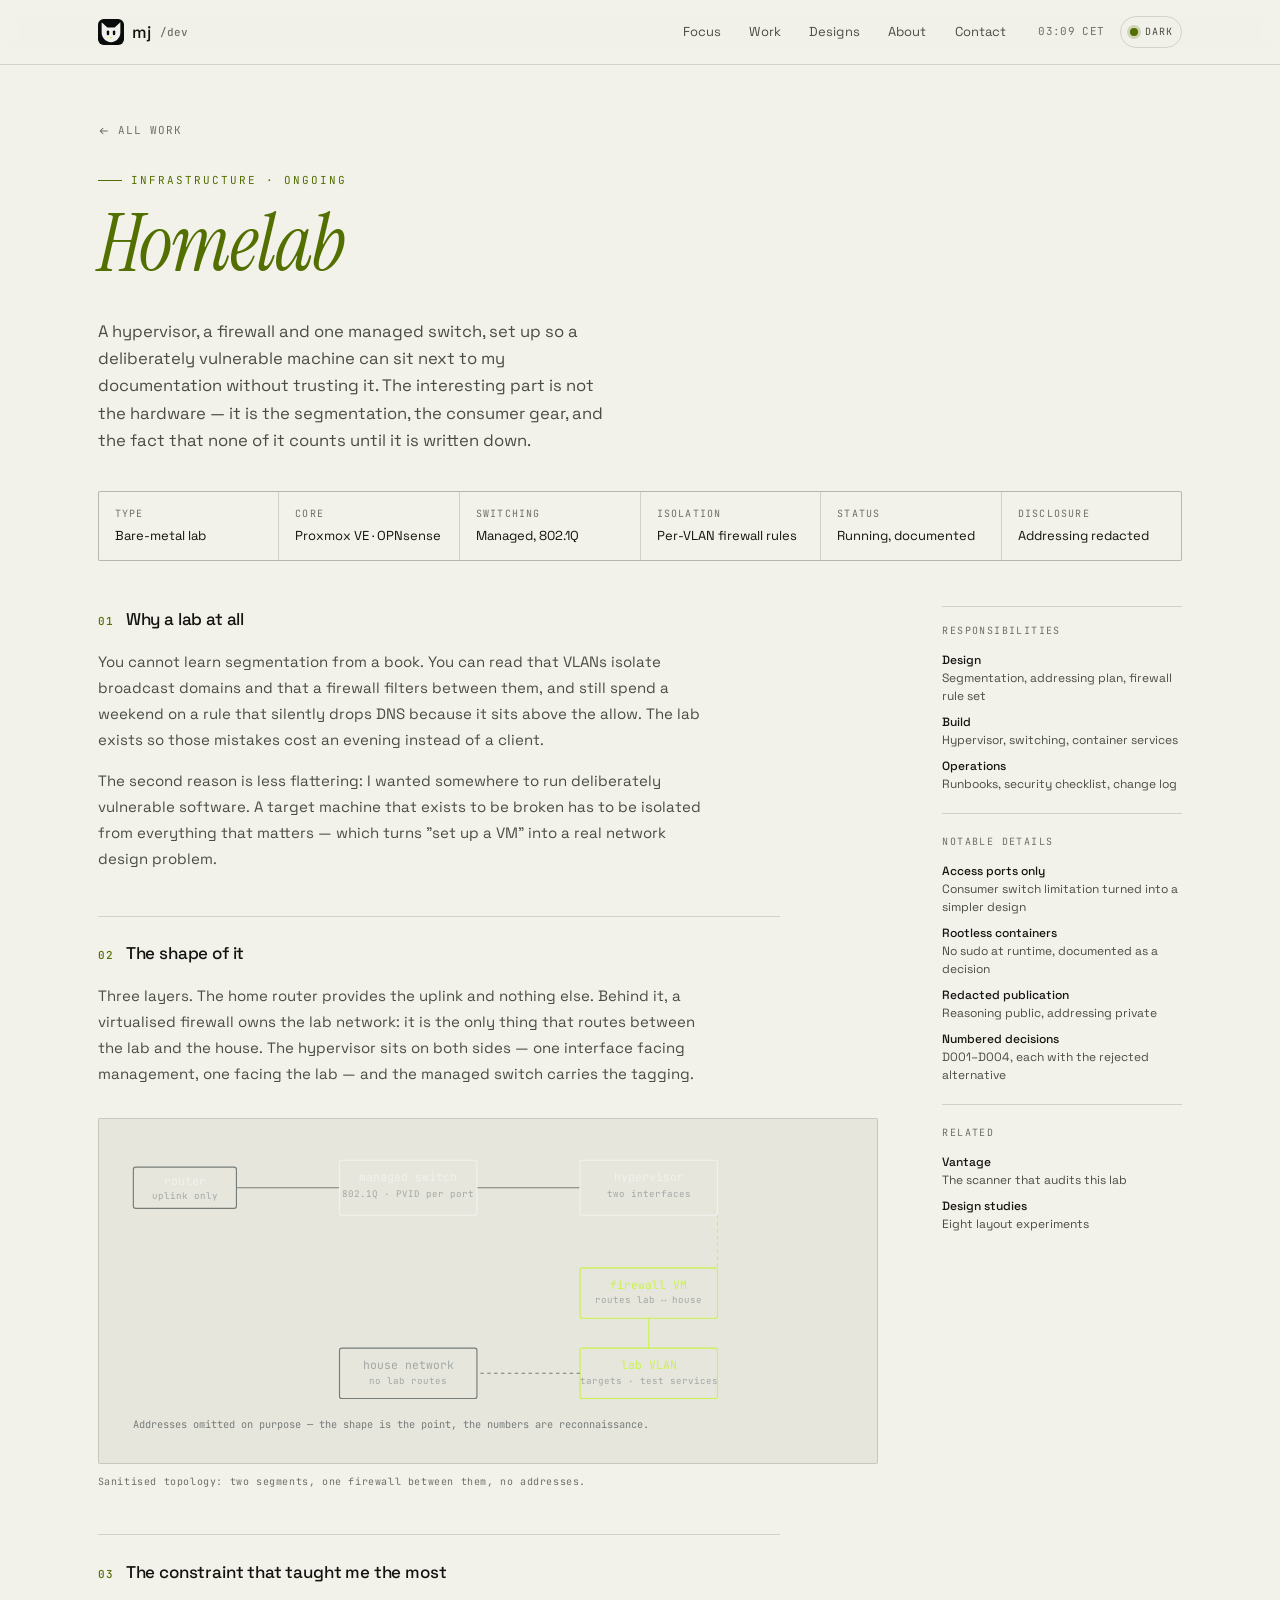
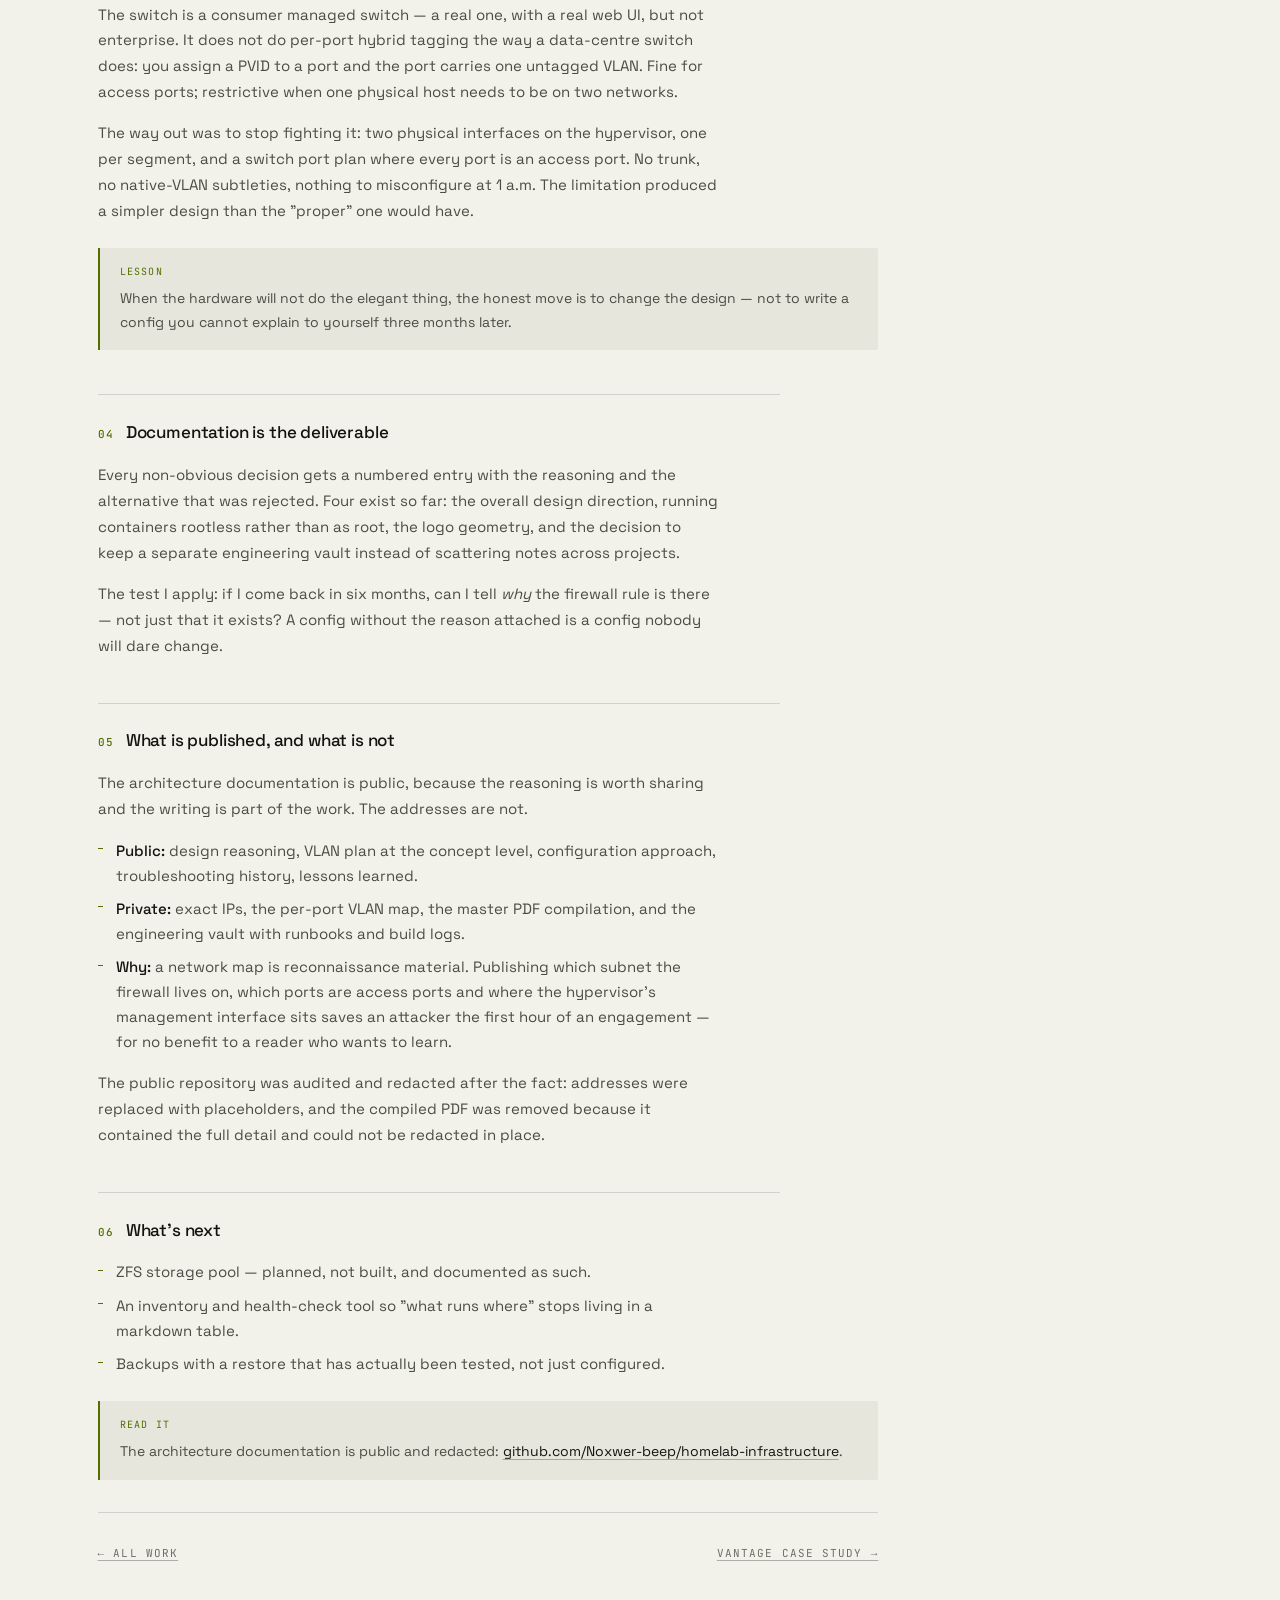
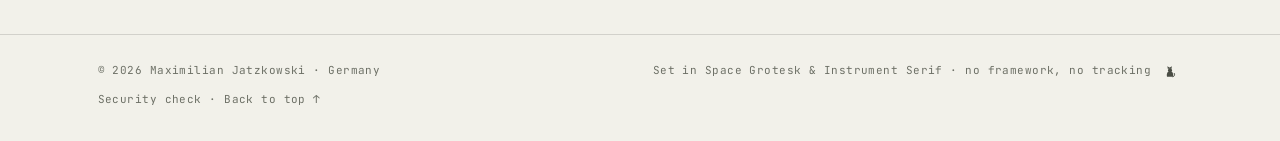
==== commit 29d410be: "Rewrite the copy in my own voice Plainer sentences, fewer aphorisms, and the analyst role stated out" ====
--- a/homelab.html
+++ b/homelab.html
@@ -68,11 +68,10 @@
       <h1 class="display"><em>Homelab</em></h1>
 
       <p class="lead">
-        A hypervisor, a firewall and one managed switch — arranged so that a
-        deliberately vulnerable machine can live next to my documentation without
-        either of them trusting the other. The interesting part is not the hardware.
-        It is the segmentation, the constraints of consumer gear, and the fact that
-        none of it counts until it is written down.
+        A hypervisor, a firewall and one managed switch, set up so a deliberately
+        vulnerable machine can sit next to my documentation without trusting it. The
+        interesting part is not the hardware — it is the segmentation, the consumer gear,
+        and the fact that none of it counts until it is written down.
       </p>
     </div>
   </section>
--- a/css/styles.css
+++ b/css/styles.css
@@ -57,7 +57,7 @@
 h1, h2, h3, p, dl, dd, dt, ul { margin: 0; }
 ul { padding: 0; list-style: none; }
 a { color: inherit; text-decoration: none; }
-img, svg { display: block; max-width: 100%; }
+img, svg { display: block; max-width: 100%; height: auto; }
 button { font: inherit; color: inherit; background: none; border: 0; cursor: pointer; }
 
 ::selection { background: var(--accent); color: var(--accent-ink); }
--- a/css/project.css
+++ b/css/project.css
@@ -201,6 +201,9 @@
 .figure { margin: 2rem 0; }
 .figure img {
   width: 100%;
+  /* the height attribute is a presentational hint; without this the image
+     renders at its literal pixel height and squashes the aspect ratio */
+  height: auto;
   border: 1px solid var(--line);
   border-radius: 2px;
   display: block;
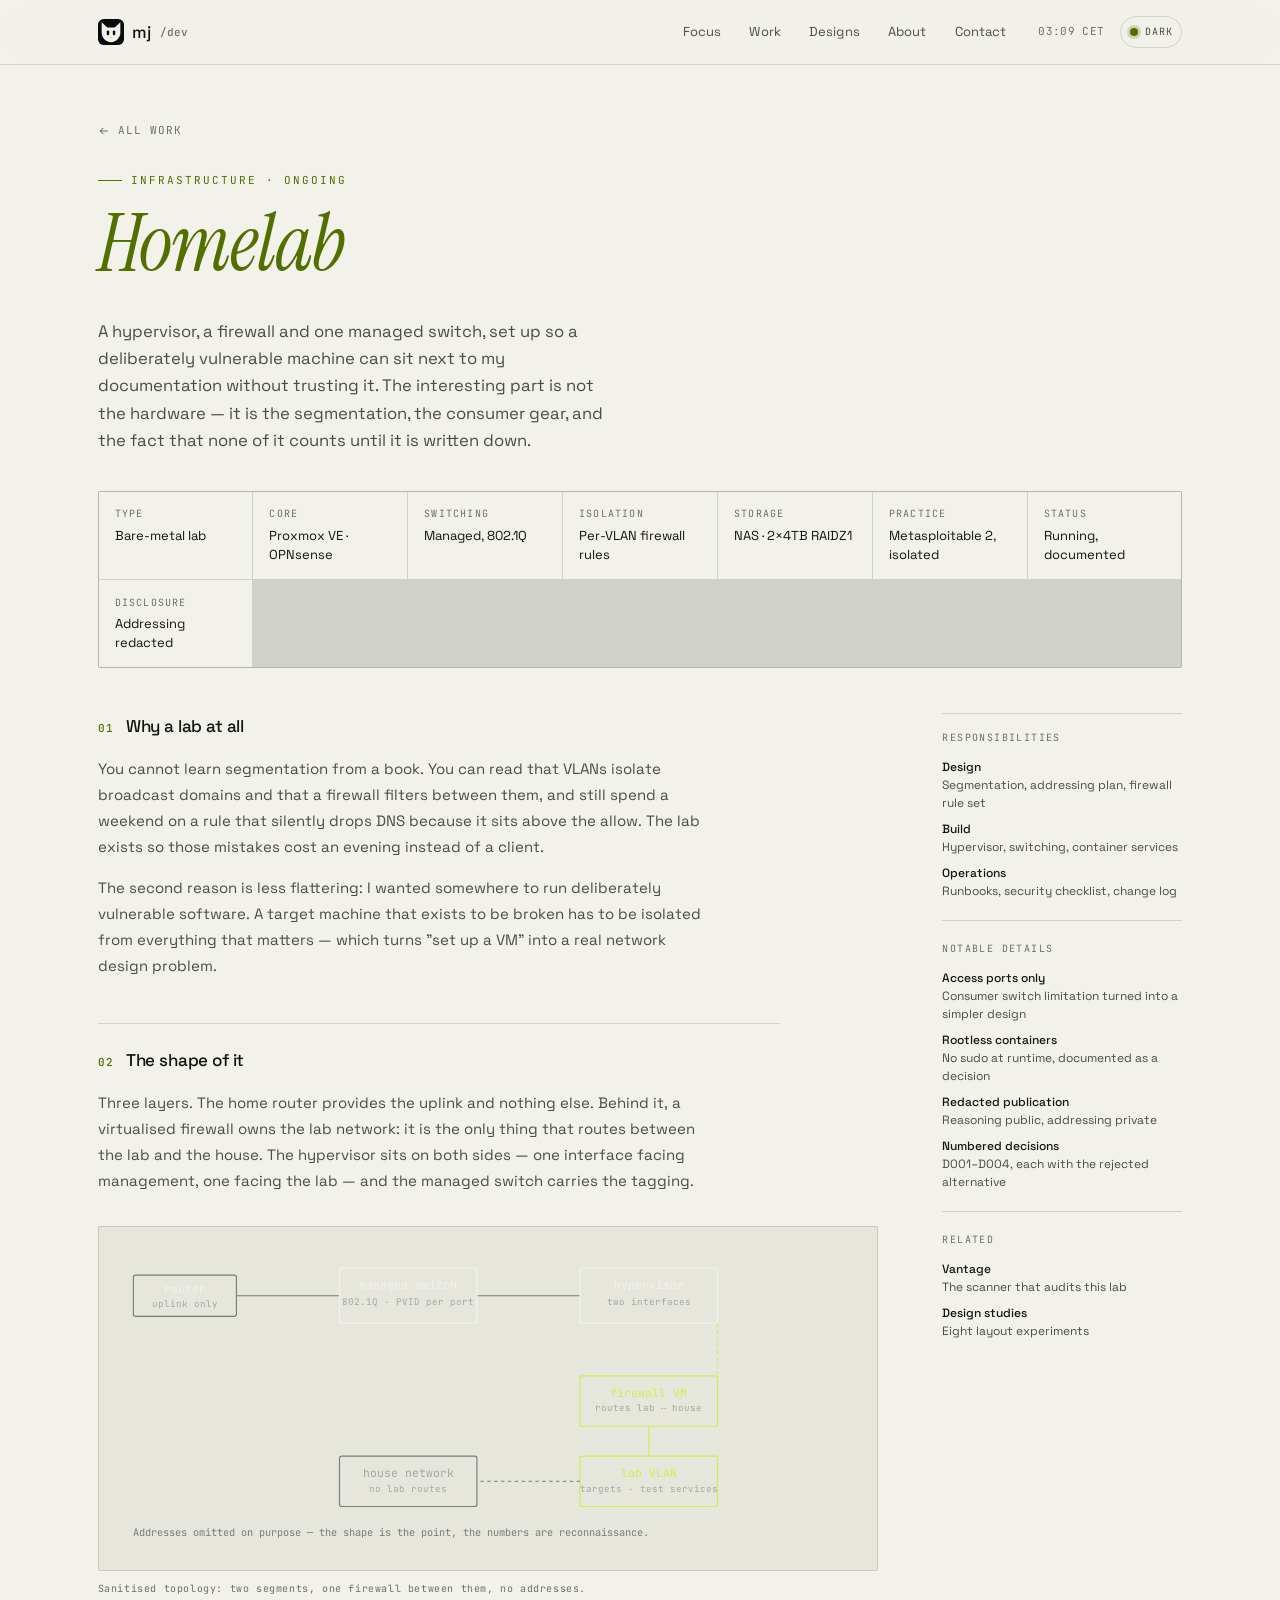
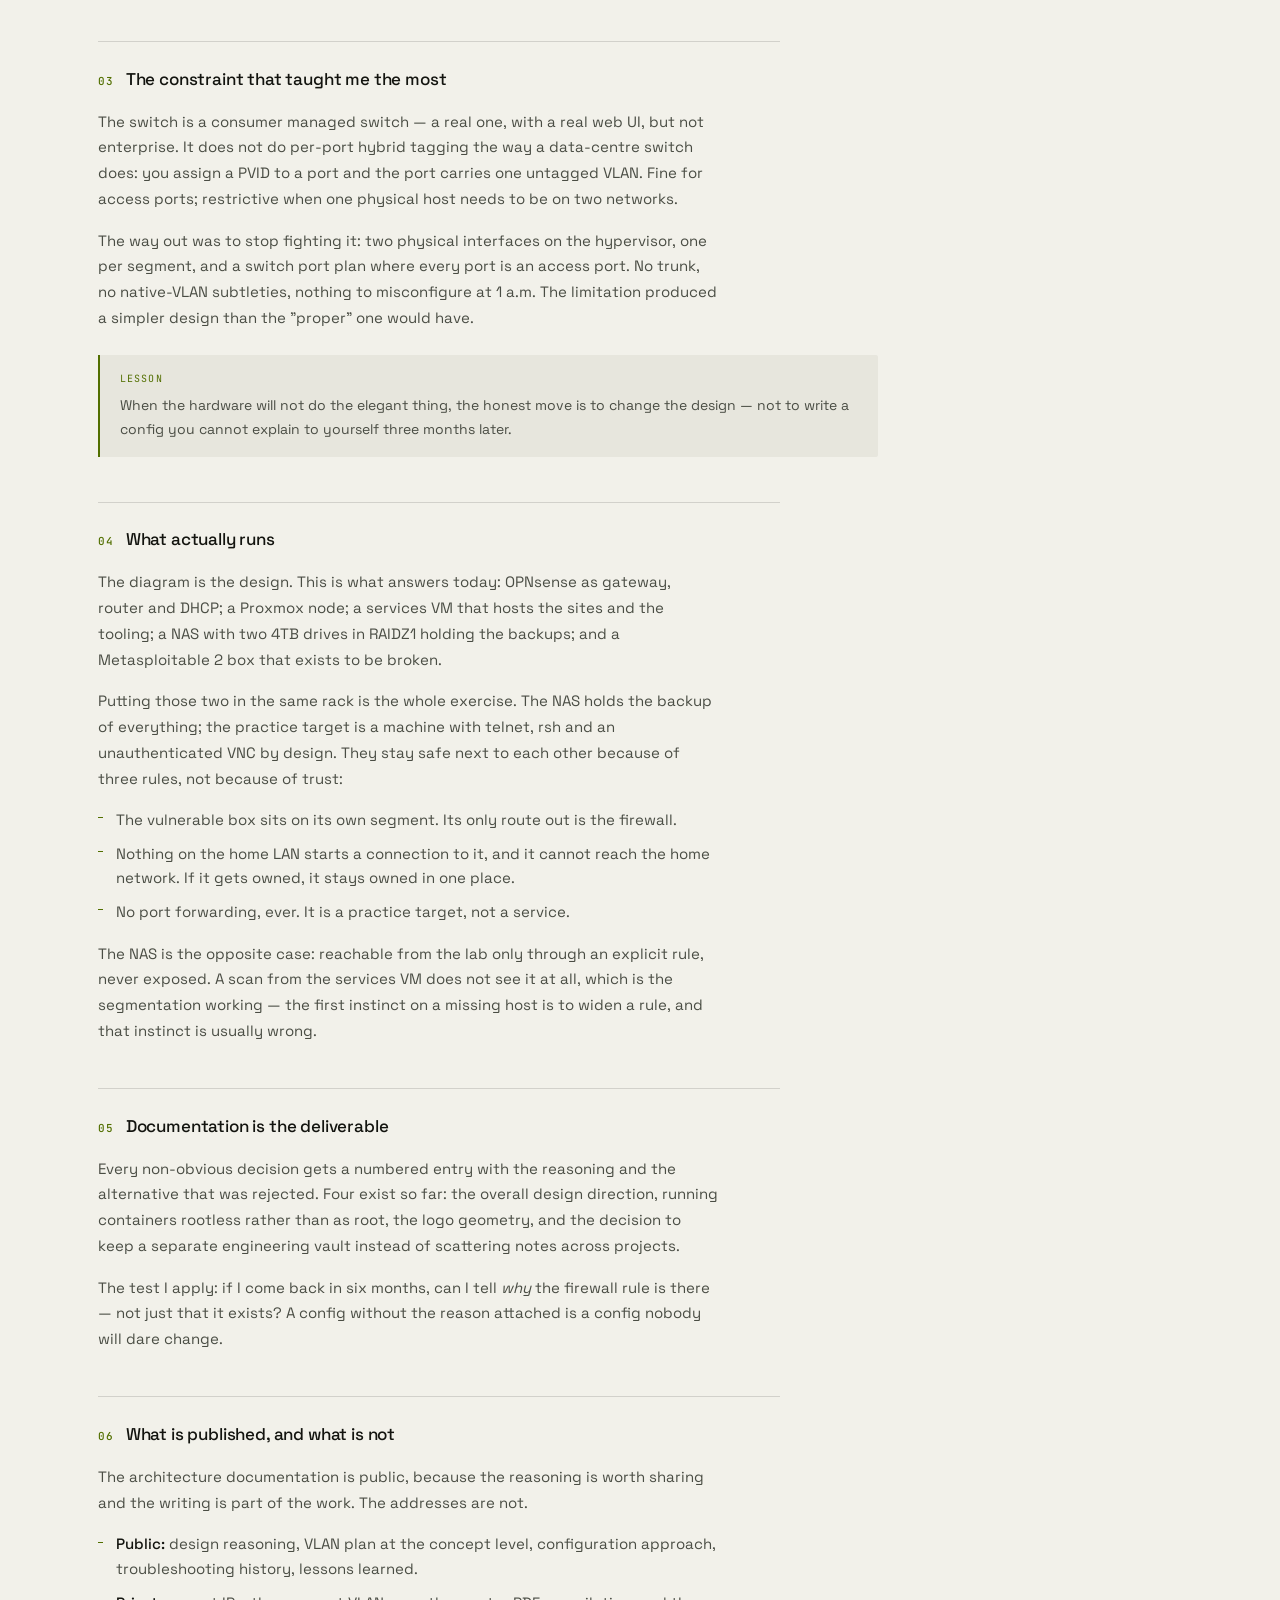
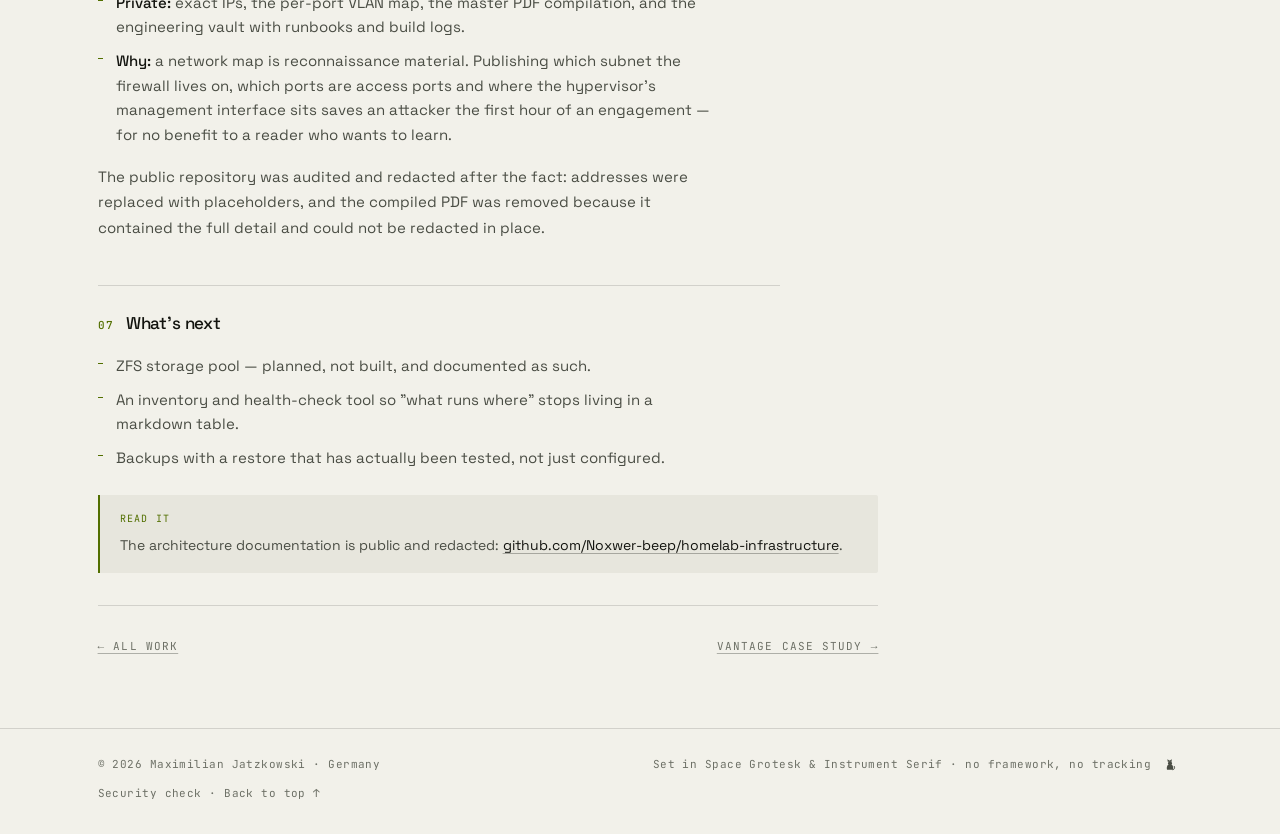
==== commit aad58bad: "Homelab case study: the NAS and the box that is supposed to be broken What actually runs, and the th" ====
--- a/homelab.html
+++ b/homelab.html
@@ -82,6 +82,8 @@
       <div><dt>Core</dt><dd>Proxmox VE · OPNsense</dd></div>
       <div><dt>Switching</dt><dd>Managed, 802.1Q</dd></div>
       <div><dt>Isolation</dt><dd>Per-VLAN firewall rules</dd></div>
+      <div><dt>Storage</dt><dd>NAS · 2×4TB RAIDZ1</dd></div>
+      <div><dt>Practice</dt><dd>Metasploitable 2, isolated</dd></div>
       <div><dt>Status</dt><dd>Running, documented</dd></div>
       <div><dt>Disclosure</dt><dd>Addressing redacted</dd></div>
     </dl>
@@ -184,7 +186,33 @@
           </p>
         </div>
 
-        <h3><span class="num">04</span>Documentation is the deliverable</h3>
+        <h3><span class="num">04</span>What actually runs</h3>
+        <p>
+          The diagram is the design. This is what answers today: OPNsense as gateway,
+          router and DHCP; a Proxmox node; a services VM that hosts the sites and the
+          tooling; a NAS with two 4TB drives in RAIDZ1 holding the backups; and a
+          Metasploitable 2 box that exists to be broken.
+        </p>
+        <p>
+          Putting those two in the same rack is the whole exercise. The NAS holds the
+          backup of everything; the practice target is a machine with telnet, rsh and an
+          unauthenticated VNC by design. They stay safe next to each other because of
+          three rules, not because of trust:
+        </p>
+        <ul>
+          <li>The vulnerable box sits on its own segment. Its only route out is the firewall.</li>
+          <li>Nothing on the home LAN starts a connection to it, and it cannot reach the
+            home network. If it gets owned, it stays owned in one place.</li>
+          <li>No port forwarding, ever. It is a practice target, not a service.</li>
+        </ul>
+        <p>
+          The NAS is the opposite case: reachable from the lab only through an explicit
+          rule, never exposed. A scan from the services VM does not see it at all, which
+          is the segmentation working — the first instinct on a missing host is to widen
+          a rule, and that instinct is usually wrong.
+        </p>
+
+        <h3><span class="num">05</span>Documentation is the deliverable</h3>
         <p>
           Every non-obvious decision gets a numbered entry with the reasoning and the
           alternative that was rejected. Four exist so far: the overall design
@@ -198,7 +226,7 @@
           attached is a config nobody will dare change.
         </p>
 
-        <h3><span class="num">05</span>What is published, and what is not</h3>
+        <h3><span class="num">06</span>What is published, and what is not</h3>
         <p>
           The architecture documentation is public, because the reasoning is worth
           sharing and the writing is part of the work. The addresses are not.
@@ -219,7 +247,7 @@
           contained the full detail and could not be redacted in place.
         </p>
 
-        <h3><span class="num">06</span>What's next</h3>
+        <h3><span class="num">07</span>What's next</h3>
         <ul>
           <li>ZFS storage pool — planned, not built, and documented as such.</li>
           <li>An inventory and health-check tool so "what runs where" stops living in
